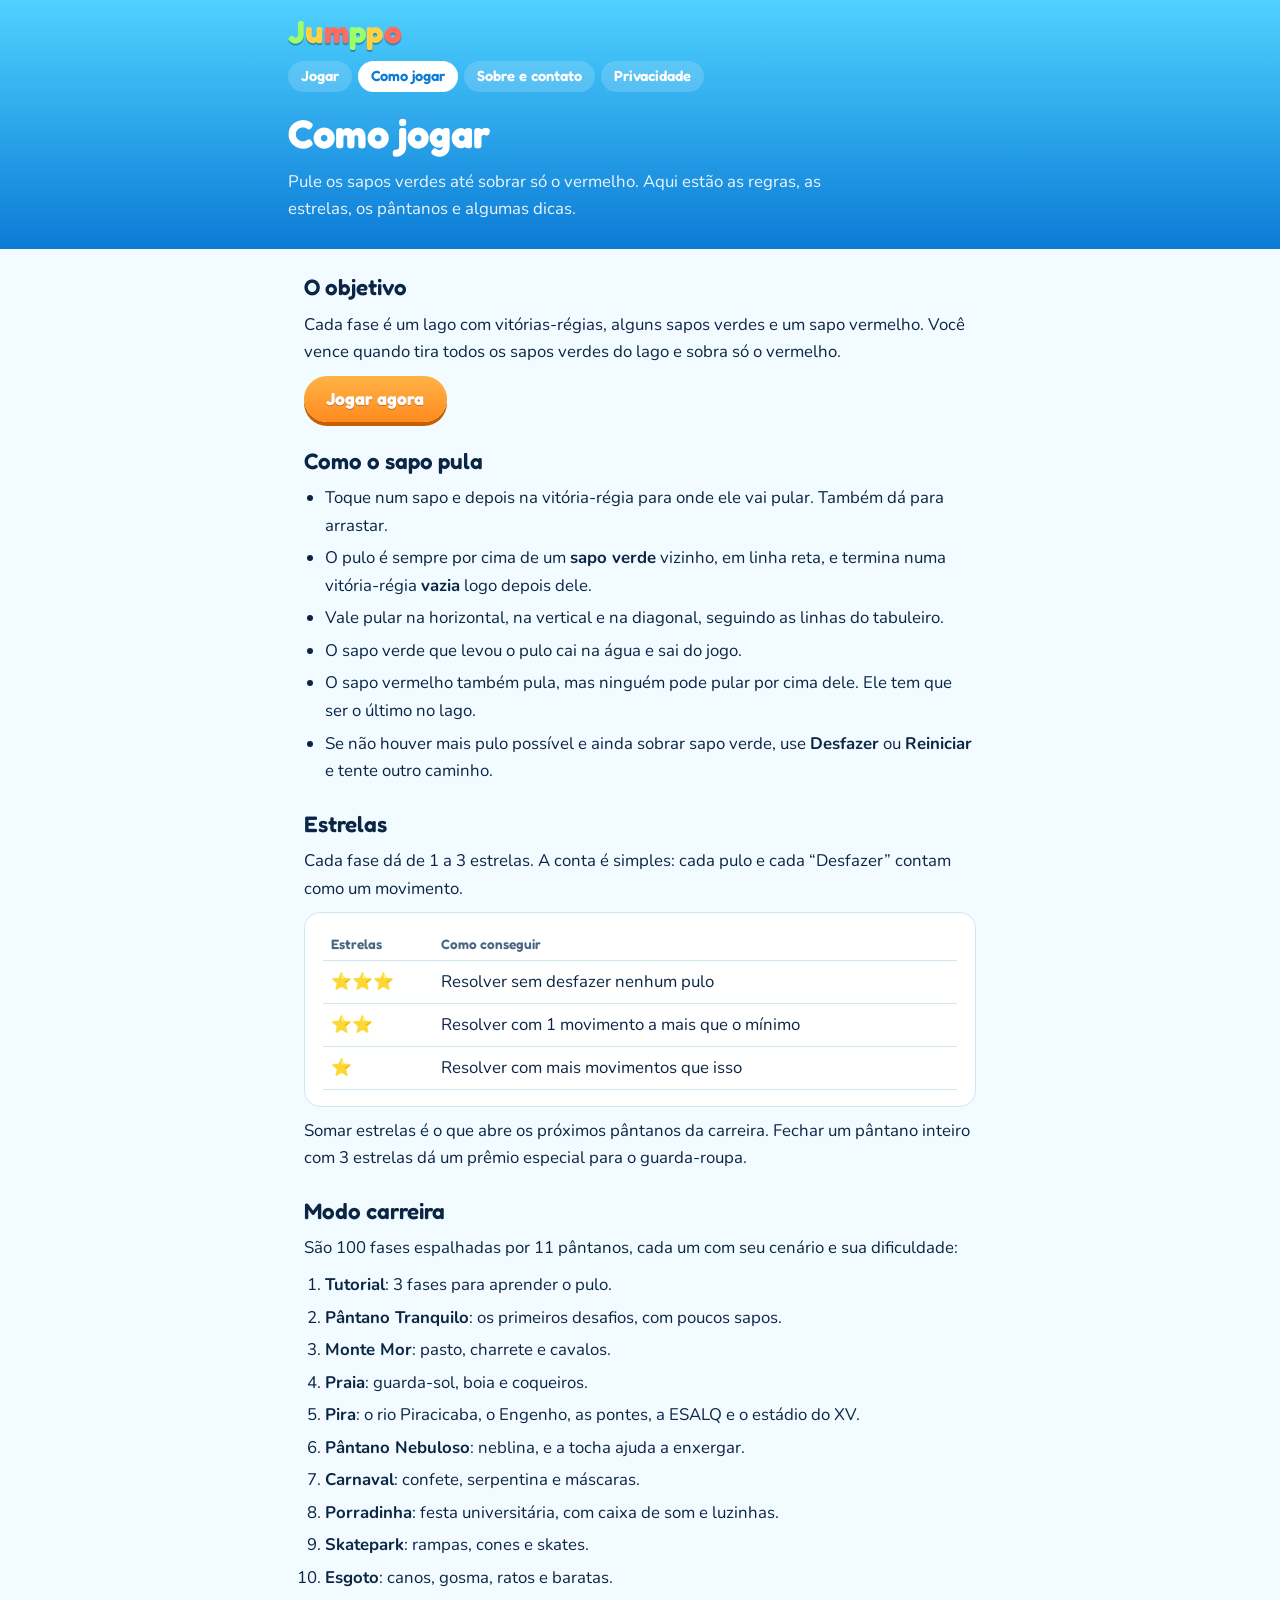
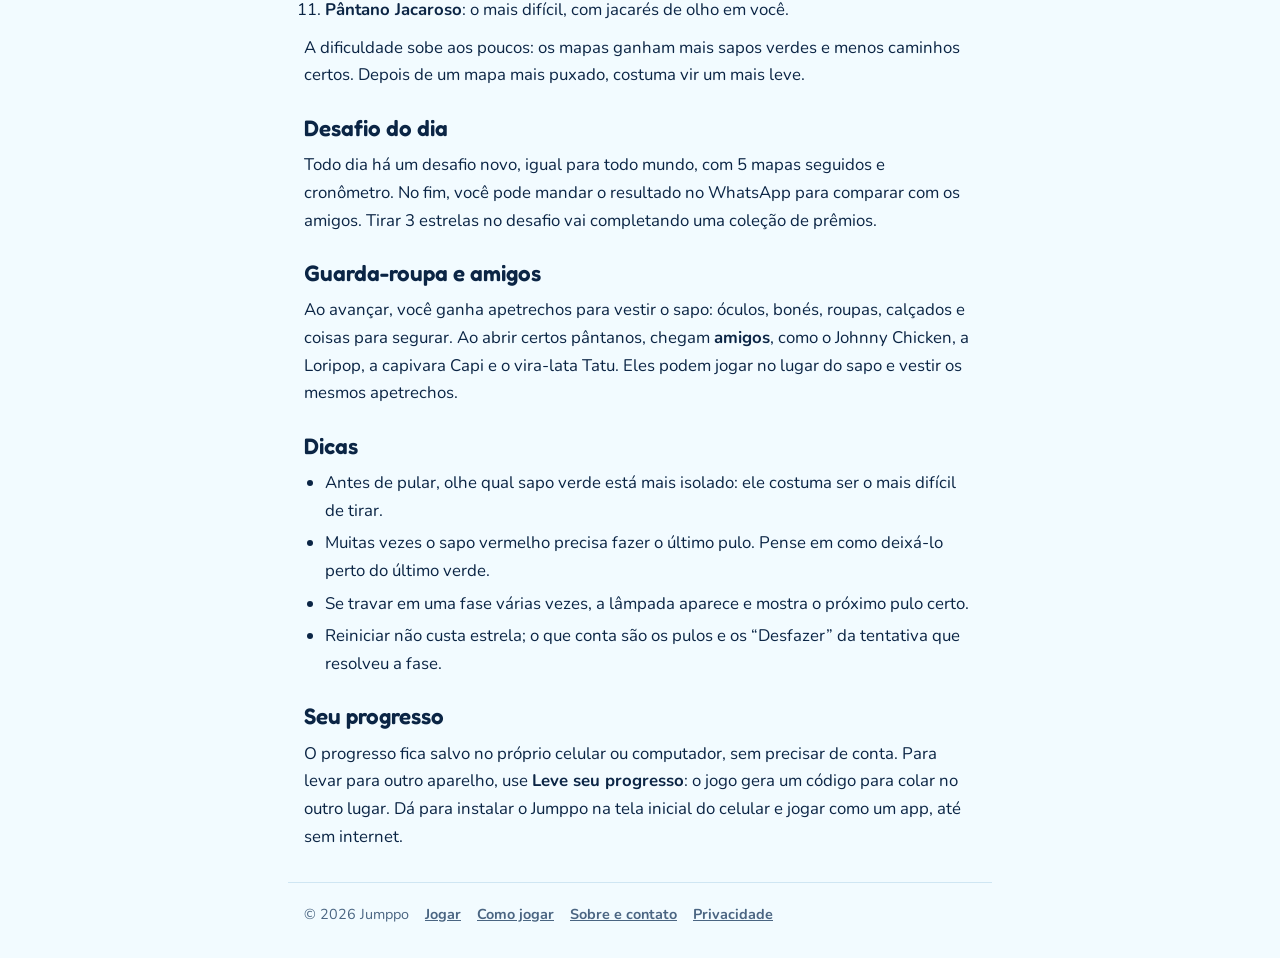
==== como-jogar/index.html @ abad1083 "Páginas Como jogar, Sobre e contato e Privacidade, sitemap e robots; nova mensagem do zap Co-Authore" ====
<!doctype html>
<html lang="pt-BR">
<head>
<meta charset="UTF-8">
<meta name="viewport" content="width=device-width, initial-scale=1, viewport-fit=cover">
<meta name="theme-color" content="#4fd2ff">
<title>Como jogar Jumppo</title>
<meta name="description" content="Regras, estrelas, pântanos, desafio do dia e dicas do Jumppo, o jogo de quebra-cabeça com sapos.">
<link rel="canonical" href="https://jumppo.com.br/como-jogar/">
<meta property="og:type" content="website">
<meta property="og:title" content="Como jogar Jumppo">
<meta property="og:description" content="Regras, estrelas, pântanos, desafio do dia e dicas do Jumppo, o jogo de quebra-cabeça com sapos.">
<link rel="icon" href="data:image/svg+xml,%3Csvg xmlns='http://www.w3.org/2000/svg' viewBox='0 0 100 100'%3E%3Crect width='100' height='100' rx='22' fill='%230b7bd6'/%3E%3Cellipse cx='50' cy='62' rx='30' ry='24' fill='%232fbf3a'/%3E%3Ccircle cx='34' cy='38' r='12' fill='%232fbf3a'/%3E%3Ccircle cx='66' cy='38' r='12' fill='%232fbf3a'/%3E%3Ccircle cx='34' cy='38' r='6' fill='%23fff'/%3E%3Ccircle cx='66' cy='38' r='6' fill='%23fff'/%3E%3C/svg%3E">
<link rel="preconnect" href="https://fonts.googleapis.com">
<link rel="stylesheet" href="https://fonts.googleapis.com/css2?family=Fredoka:wght@600;700&family=Nunito:wght@400;700&display=swap">
<link rel="stylesheet" href="/estilo.css">
<!-- Google AdSense (conta ca-pub-2248699590921757) -->
<script async src="https://pagead2.googlesyndication.com/pagead/js/adsbygoogle.js?client=ca-pub-2248699590921757"
     crossorigin="anonymous"></script>
</head>
<body>
<header class="top"><div class="top-in">
  <a class="logo" href="/" aria-label="Jumppo, voltar ao jogo"><span>J</span><span>u</span><span>m</span><span>p</span><span>p</span><span>o</span></a>
  <nav class="links" aria-label="Páginas">
    <a href="/">Jogar</a>
    <a href="/como-jogar/" aria-current="page">Como jogar</a>
    <a href="/sobre/">Sobre e contato</a>
    <a href="/privacidade/">Privacidade</a>
  </nav>
  <h1>Como jogar</h1>
  <p>Pule os sapos verdes até sobrar só o vermelho. Aqui estão as regras, as estrelas, os pântanos e algumas dicas.</p>
</div></header>
<main>
  <section>
    <h2>O objetivo</h2>
    <p>Cada fase é um lago com vitórias-régias, alguns sapos verdes e um sapo vermelho. Você vence quando tira todos os sapos verdes do lago e sobra só o vermelho.</p>
    <a class="play" href="/">Jogar agora</a>
  </section>
  <section>
    <h2>Como o sapo pula</h2>
    <ul>
      <li>Toque num sapo e depois na vitória-régia para onde ele vai pular. Também dá para arrastar.</li>
      <li>O pulo é sempre por cima de um <b>sapo verde</b> vizinho, em linha reta, e termina numa vitória-régia <b>vazia</b> logo depois dele.</li>
      <li>Vale pular na horizontal, na vertical e na diagonal, seguindo as linhas do tabuleiro.</li>
      <li>O sapo verde que levou o pulo cai na água e sai do jogo.</li>
      <li>O sapo vermelho também pula, mas ninguém pode pular por cima dele. Ele tem que ser o último no lago.</li>
      <li>Se não houver mais pulo possível e ainda sobrar sapo verde, use <b>Desfazer</b> ou <b>Reiniciar</b> e tente outro caminho.</li>
    </ul>
  </section>
  <section>
    <h2>Estrelas</h2>
    <p>Cada fase dá de 1 a 3 estrelas. A conta é simples: cada pulo e cada “Desfazer” contam como um movimento.</p>
    <div class="box wrap"><table>
      <tr><th>Estrelas</th><th>Como conseguir</th></tr>
      <tr><td>⭐⭐⭐</td><td>Resolver sem desfazer nenhum pulo</td></tr>
      <tr><td>⭐⭐</td><td>Resolver com 1 movimento a mais que o mínimo</td></tr>
      <tr><td>⭐</td><td>Resolver com mais movimentos que isso</td></tr>
    </table></div>
    <p>Somar estrelas é o que abre os próximos pântanos da carreira. Fechar um pântano inteiro com 3 estrelas dá um prêmio especial para o guarda-roupa.</p>
  </section>
  <section>
    <h2>Modo carreira</h2>
    <p>São 100 fases espalhadas por 11 pântanos, cada um com seu cenário e sua dificuldade:</p>
    <ol>
      <li><b>Tutorial</b>: 3 fases para aprender o pulo.</li>
      <li><b>Pântano Tranquilo</b>: os primeiros desafios, com poucos sapos.</li>
      <li><b>Monte Mor</b>: pasto, charrete e cavalos.</li>
      <li><b>Praia</b>: guarda-sol, boia e coqueiros.</li>
      <li><b>Pira</b>: o rio Piracicaba, o Engenho, as pontes, a ESALQ e o estádio do XV.</li>
      <li><b>Pântano Nebuloso</b>: neblina, e a tocha ajuda a enxergar.</li>
      <li><b>Carnaval</b>: confete, serpentina e máscaras.</li>
      <li><b>Porradinha</b>: festa universitária, com caixa de som e luzinhas.</li>
      <li><b>Skatepark</b>: rampas, cones e skates.</li>
      <li><b>Esgoto</b>: canos, gosma, ratos e baratas.</li>
      <li><b>Pântano Jacaroso</b>: o mais difícil, com jacarés de olho em você.</li>
    </ol>
    <p>A dificuldade sobe aos poucos: os mapas ganham mais sapos verdes e menos caminhos certos. Depois de um mapa mais puxado, costuma vir um mais leve.</p>
  </section>
  <section>
    <h2>Desafio do dia</h2>
    <p>Todo dia há um desafio novo, igual para todo mundo, com 5 mapas seguidos e cronômetro. No fim, você pode mandar o resultado no WhatsApp para comparar com os amigos. Tirar 3 estrelas no desafio vai completando uma coleção de prêmios.</p>
  </section>
  <section>
    <h2>Guarda-roupa e amigos</h2>
    <p>Ao avançar, você ganha apetrechos para vestir o sapo: óculos, bonés, roupas, calçados e coisas para segurar. Ao abrir certos pântanos, chegam <b>amigos</b>, como o Johnny Chicken, a Loripop, a capivara Capi e o vira-lata Tatu. Eles podem jogar no lugar do sapo e vestir os mesmos apetrechos.</p>
  </section>
  <section>
    <h2>Dicas</h2>
    <ul>
      <li>Antes de pular, olhe qual sapo verde está mais isolado: ele costuma ser o mais difícil de tirar.</li>
      <li>Muitas vezes o sapo vermelho precisa fazer o último pulo. Pense em como deixá-lo perto do último verde.</li>
      <li>Se travar em uma fase várias vezes, a lâmpada aparece e mostra o próximo pulo certo.</li>
      <li>Reiniciar não custa estrela; o que conta são os pulos e os “Desfazer” da tentativa que resolveu a fase.</li>
    </ul>
  </section>
  <section>
    <h2>Seu progresso</h2>
    <p>O progresso fica salvo no próprio celular ou computador, sem precisar de conta. Para levar para outro aparelho, use <b>Leve seu progresso</b>: o jogo gera um código para colar no outro lugar. Dá para instalar o Jumppo na tela inicial do celular e jogar como um app, até sem internet.</p>
  </section>
</main>
<footer>
  <span>© 2026 Jumppo</span>
  <a href="/">Jogar</a><a href="/como-jogar/">Como jogar</a><a href="/sobre/">Sobre e contato</a><a href="/privacidade/">Privacidade</a>
</footer>
</body>
</html>
---- estilo.css ----
/* Páginas de texto do Jumppo (como jogar, sobre, privacidade): céu do jogo no topo, coluna de leitura */
:root {
  --sky: #4fd2ff; --deep: #0b7bd6; --bg: #f2fbff; --paper: #ffffff; --ink: #0b2545; --muted: #4a6582; --line: #cfe6f3;
  --green: #2fbf3a; --red: #e0251c; --yellow: #ffc21a; --orange: #ff8a1f;
  --display: "Fredoka", "Trebuchet MS", system-ui, sans-serif; --body: "Nunito", system-ui, -apple-system, "Segoe UI", sans-serif;
}
@media (prefers-color-scheme: dark) { :root { --bg: #071a2b; --paper: #0d2438; --ink: #e6f4ff; --muted: #9fbdd6; --line: #1d3a54; color-scheme: dark } }
* { box-sizing: border-box }
html { -webkit-text-size-adjust: 100% }
body { margin: 0; background: var(--bg); color: var(--ink); font: 400 1.05rem/1.65 var(--body) }
.top { background: linear-gradient(180deg, var(--sky), var(--deep)); color: #fff;
  padding: calc(env(safe-area-inset-top, 0px) + 1rem) max(16px, env(safe-area-inset-right, 0px)) 1.6rem max(16px, env(safe-area-inset-left, 0px)) }
.top-in { max-width: 44rem; margin: 0 auto; display: grid; gap: .8rem }
.logo { font: 700 2rem/1 var(--display); text-decoration: none; letter-spacing: .01em; width: max-content; text-shadow: 0 .12rem 0 rgba(0,40,80,.35) }
.logo span:nth-child(6n+1) { color: #9dff6a } .logo span:nth-child(6n+2) { color: #ffd23f } .logo span:nth-child(6n+3) { color: #ff6b5e }
.logo span:nth-child(6n+4) { color: #9dff6a } .logo span:nth-child(6n+5) { color: #ffd23f } .logo span:nth-child(6n+6) { color: #ff6b5e }
nav.links { display: flex; flex-wrap: wrap; gap: .4rem }
nav.links a { color: #fff; text-decoration: none; font: 600 .92rem/1 var(--display); padding: .5rem .8rem; border-radius: 999px; background: rgba(255,255,255,.16) }
nav.links a[aria-current="page"] { background: #fff; color: var(--deep) }
.top h1 { font: 700 clamp(1.8rem, 6vw, 2.5rem)/1.1 var(--display); margin: .4rem 0 0; text-wrap: balance }
.top p { margin: 0; opacity: .92; max-width: 36rem }
main { max-width: 44rem; margin: 0 auto; padding: 1.6rem max(16px, env(safe-area-inset-right, 0px)) 2rem max(16px, env(safe-area-inset-left, 0px)); display: grid; gap: 1.6rem }
section { display: grid; gap: .6rem }
h2 { font: 600 1.4rem/1.2 var(--display); margin: 0; text-wrap: balance }
h3 { font: 600 1.1rem/1.25 var(--display); margin: .3rem 0 0 }
p, ul, ol { margin: 0 }
ul, ol { padding-left: 1.3rem; display: grid; gap: .3rem }
a { color: var(--deep); font-weight: 700 }
@media (prefers-color-scheme: dark) { a { color: var(--sky) } }
.box { background: var(--paper); border: 1px solid var(--line); border-radius: 1rem; padding: 1rem 1.1rem; display: grid; gap: .5rem }
.play { display: inline-block; justify-self: start; background: linear-gradient(180deg, #ffb347, var(--orange)); color: #fff; text-decoration: none; font: 700 1.1rem/1 var(--display);
  padding: .9rem 1.4rem; border-radius: 999px; box-shadow: 0 .25rem 0 #c75f00; text-shadow: 0 1px 0 rgba(120,40,0,.4) }
.tag { display: inline-block; font: 600 .8rem/1 var(--display); padding: .3rem .55rem; border-radius: .5rem; background: var(--line); color: var(--ink) }
table { border-collapse: collapse; width: 100% } td, th { text-align: left; padding: .45rem .5rem; border-bottom: 1px solid var(--line); vertical-align: top }
th { font: 600 .85rem/1.2 var(--display); color: var(--muted) }
.wrap { overflow-x: auto }
footer { max-width: 44rem; margin: 0 auto; padding: 1.2rem max(16px, env(safe-area-inset-right, 0px)) calc(env(safe-area-inset-bottom, 0px) + 2rem) max(16px, env(safe-area-inset-left, 0px));
  border-top: 1px solid var(--line); color: var(--muted); font-size: .9rem; display: flex; flex-wrap: wrap; gap: .4rem 1rem }
footer a { color: var(--muted) }
a:focus-visible { outline: 3px solid var(--yellow); outline-offset: 2px; border-radius: .3rem }
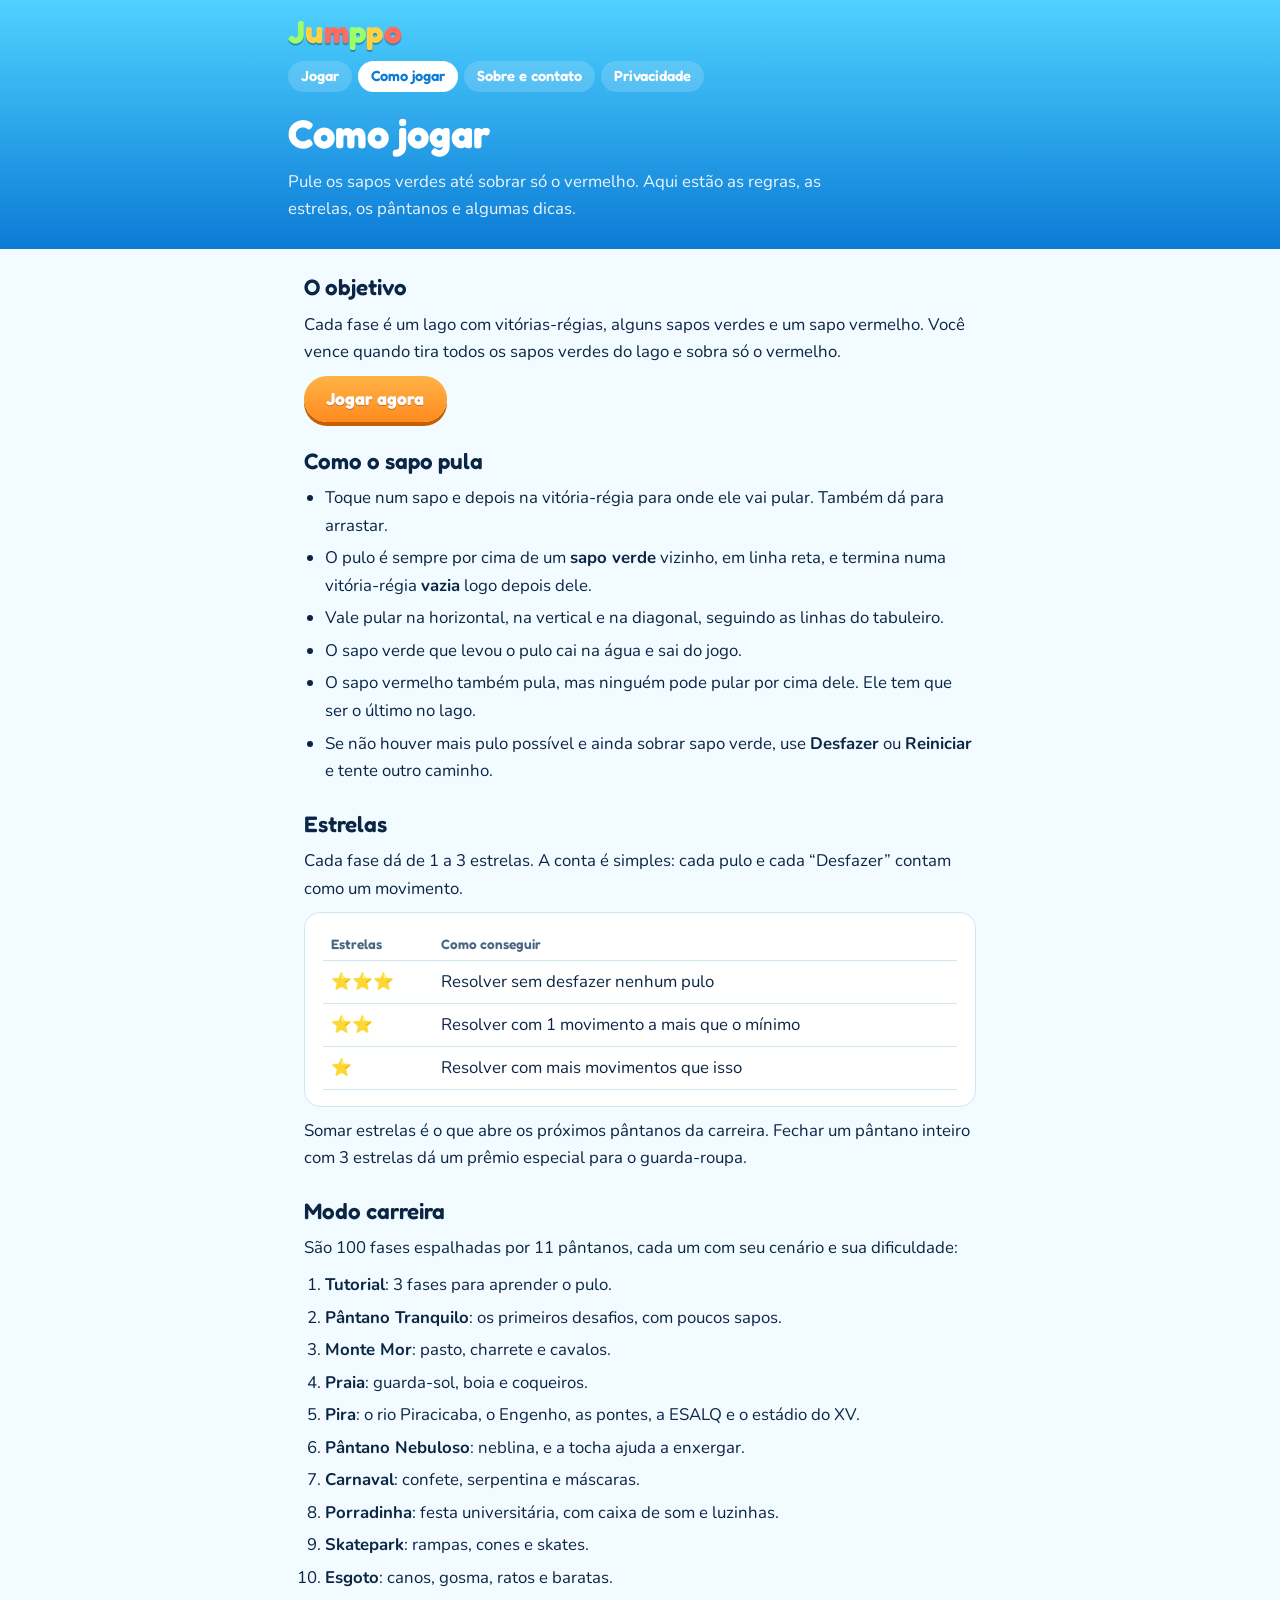
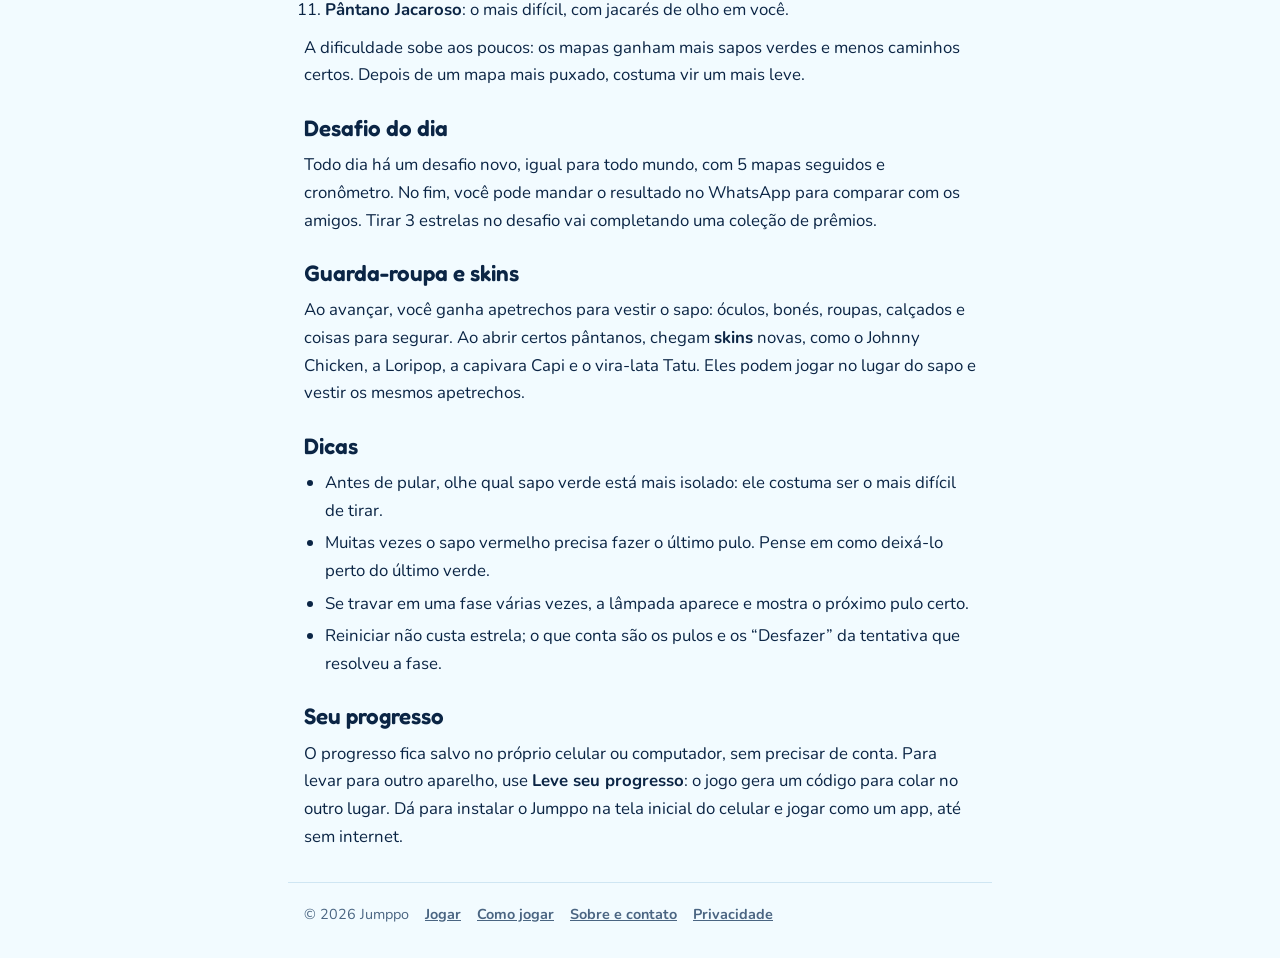
==== commit a7568240: "Jumppo: 'amigos' vira 'skins' no jogo e nas páginas do site Co-Authored-By: Claude Opus 5.5 <noreply" ====
--- a/como-jogar/index.html
+++ b/como-jogar/index.html
@@ -81,8 +81,8 @@
     <p>Todo dia há um desafio novo, igual para todo mundo, com 5 mapas seguidos e cronômetro. No fim, você pode mandar o resultado no WhatsApp para comparar com os amigos. Tirar 3 estrelas no desafio vai completando uma coleção de prêmios.</p>
   </section>
   <section>
-    <h2>Guarda-roupa e amigos</h2>
-    <p>Ao avançar, você ganha apetrechos para vestir o sapo: óculos, bonés, roupas, calçados e coisas para segurar. Ao abrir certos pântanos, chegam <b>amigos</b>, como o Johnny Chicken, a Loripop, a capivara Capi e o vira-lata Tatu. Eles podem jogar no lugar do sapo e vestir os mesmos apetrechos.</p>
+    <h2>Guarda-roupa e skins</h2>
+    <p>Ao avançar, você ganha apetrechos para vestir o sapo: óculos, bonés, roupas, calçados e coisas para segurar. Ao abrir certos pântanos, chegam <b>skins</b> novas, como o Johnny Chicken, a Loripop, a capivara Capi e o vira-lata Tatu. Eles podem jogar no lugar do sapo e vestir os mesmos apetrechos.</p>
   </section>
   <section>
     <h2>Dicas</h2>
